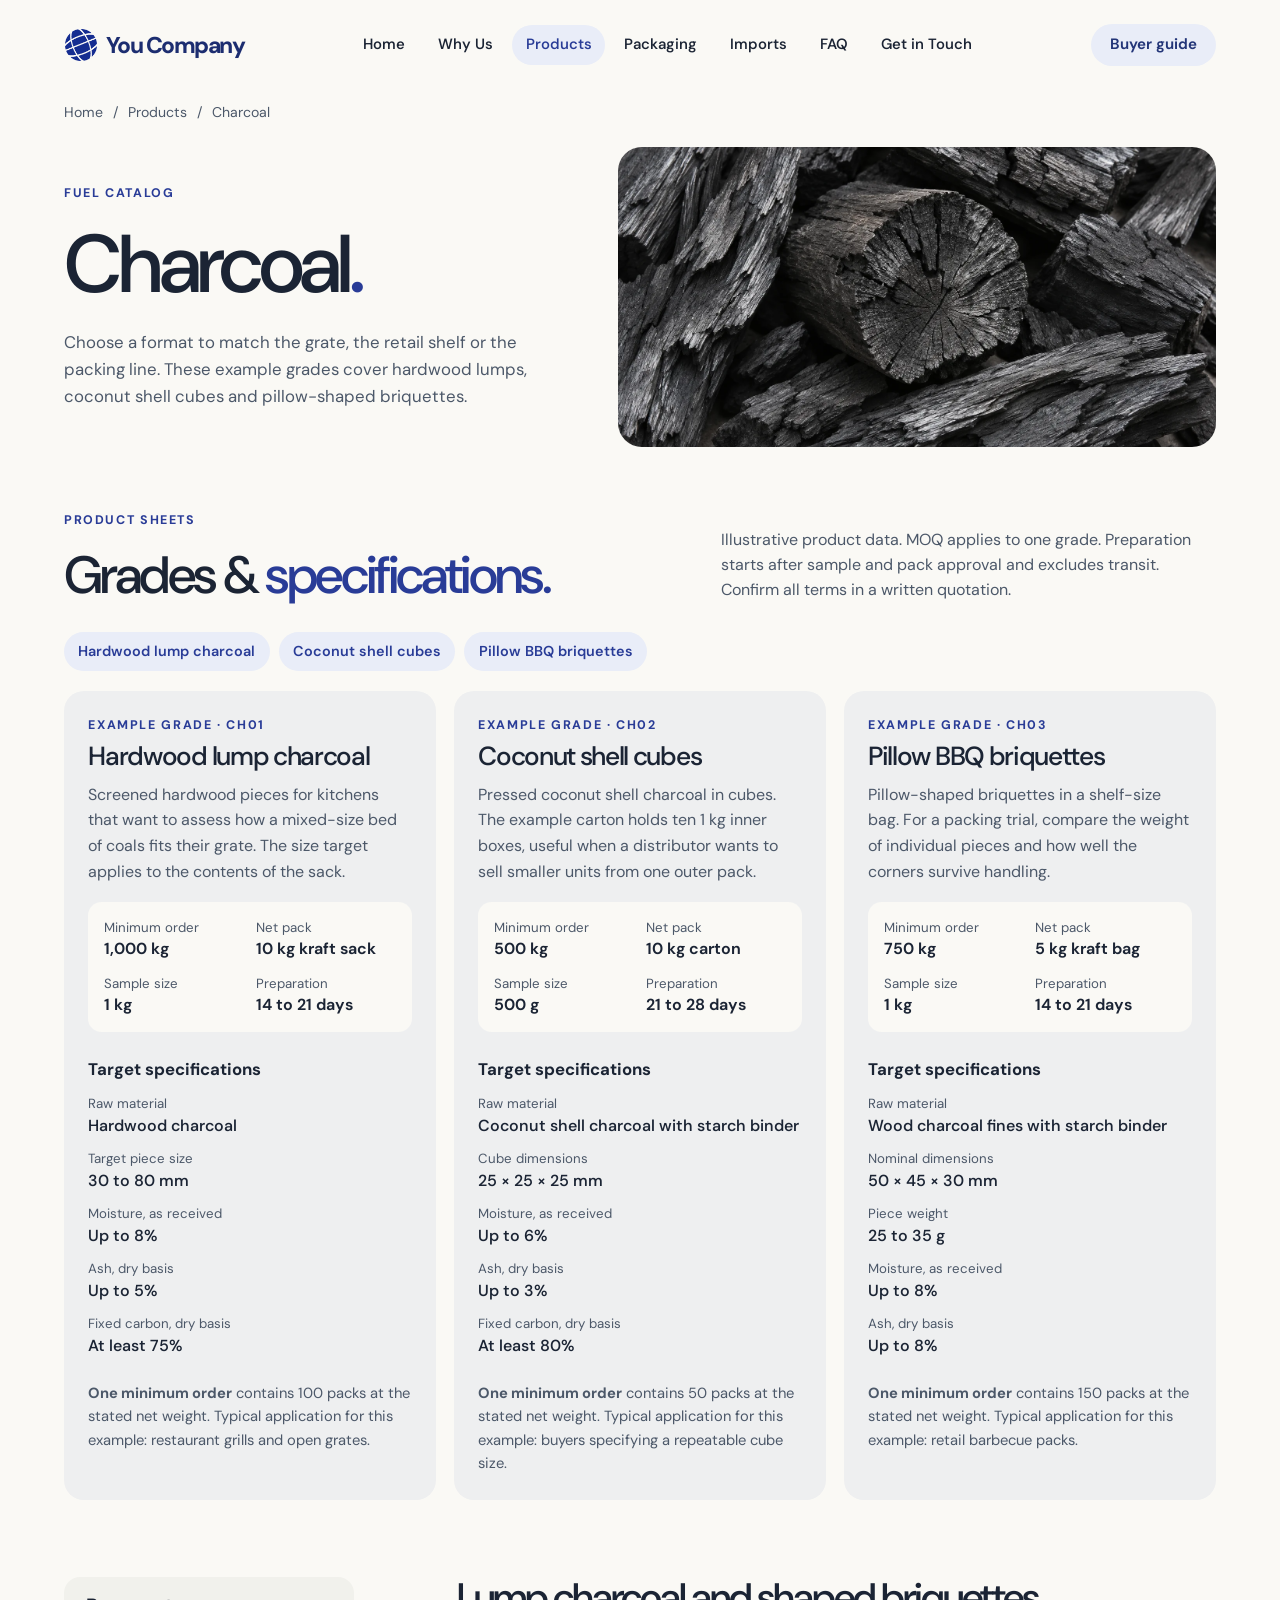
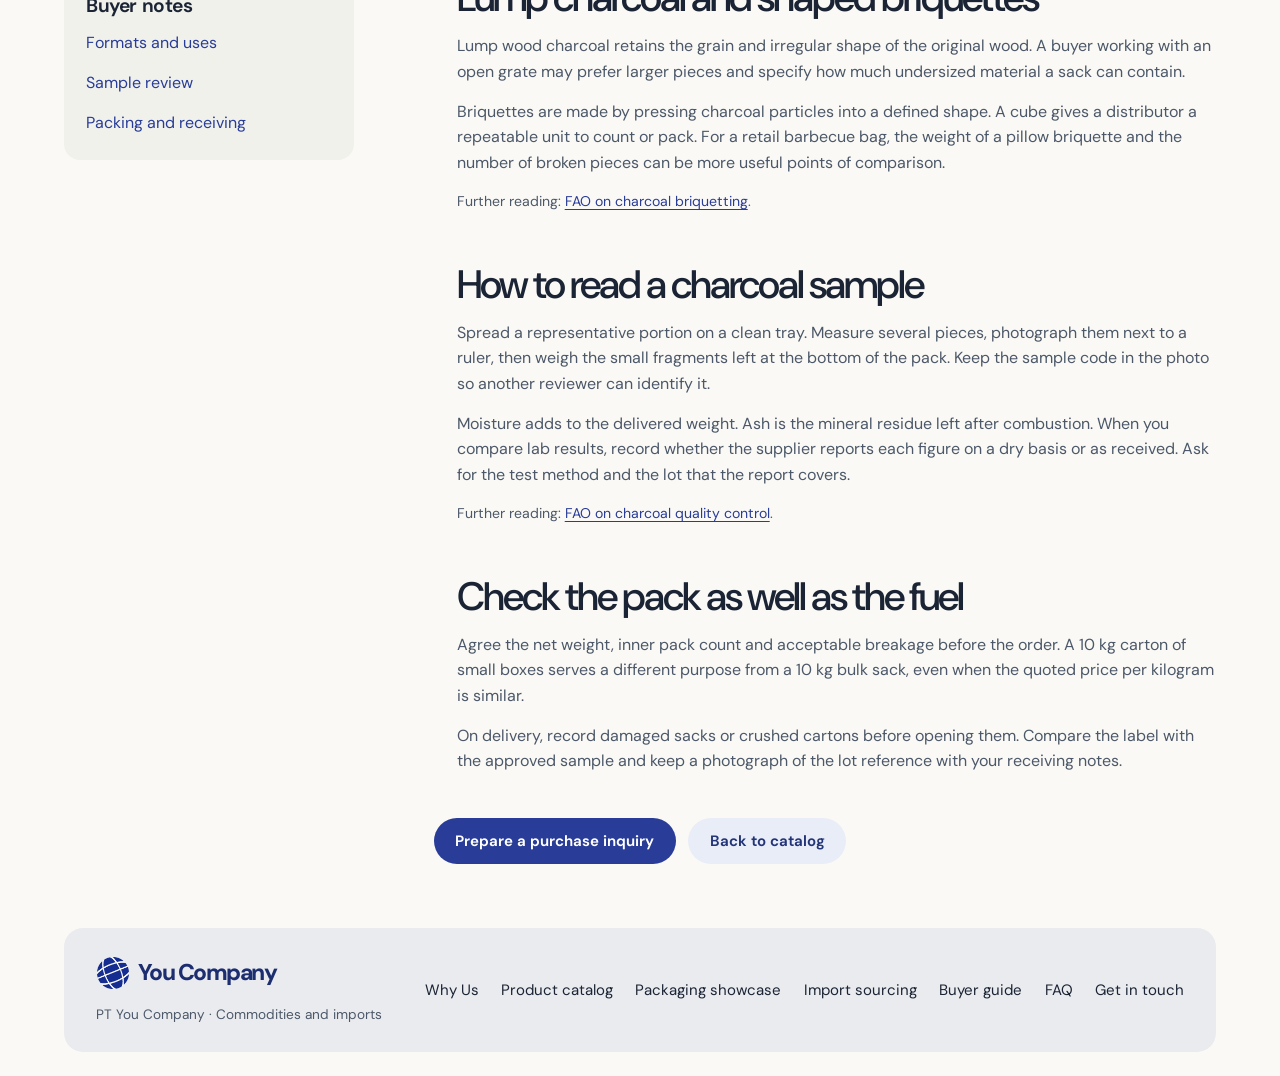
==== charcoal.html @ 5f0b299f "initiate repo" ====
<!doctype html>
<html lang="en">
<head>
  <meta charset="utf-8">
  <meta name="viewport" content="width=device-width, initial-scale=1">
  <meta name="theme-color" content="#faf9f5">
  <meta name="description" content="Choose a format to match the grate, the retail shelf or the packing line. These example grades cover hardwood lumps, coconut shell cubes and pillow-shaped briquettes.">
  <title>Charcoal grades and specifications | PT You Company</title>
  <link rel="icon" href="assets/ikon.png" type="image/png">
  <link rel="stylesheet" href="styles.css">
</head>
<body class="charcoal">
  <a class="skip" href="#utama">Skip to content</a>
  <header class="site-header"><div class="wrap masthead">
    <a class="wordmark" href="index.html" aria-label="You Company home"><img src="assets/ikon.png" width="40" height="40" alt=""><span>You Company</span></a>
    <nav class="primary-nav" aria-label="Main navigation">
      <a href="index.html">Home</a>
      <a href="index.html#why-us">Why Us</a>
      <a href="index.html#produk" class="current-section">Products</a>
      <a href="index.html#kemasan">Packaging</a>
      <a href="impor.html">Imports</a>
      <a href="index.html#faq">FAQ</a>
      <a href="index.html#kontak">Get in Touch</a>
    </nav>
    <a class="button quiet guide-link" href="mitra.html">Buyer guide</a>
  </div></header>
  <main id="utama">
    <div class="wrap">
      <nav class="crumbs" aria-label="Breadcrumb"><a href="index.html">Home</a><span aria-hidden="true">/</span><a href="index.html#produk">Products</a><span aria-hidden="true">/</span><span aria-current="page">Charcoal</span></nav>
      <div class="hero detail-hero"><div class="hero-copy"><p class="label">Fuel catalog</p><h1>Charcoal<em>.</em></h1><p class="intro">Choose a format to match the grate, the retail shelf or the packing line. These example grades cover hardwood lumps, coconut shell cubes and pillow-shaped briquettes.</p></div><figure class="cover"><img src="assets/charcoal.webp" width="1536" height="1024" fetchpriority="high" alt="Close view of the grain and fractured edges of lump wood charcoal."></figure></div>
    </div>
    <section class="wrap catalog-section" id="specifications"><header class="section-heading"><div><p class="label">Product sheets</p><h2>Grades &amp; <em>specifications.</em></h2></div>
      <p>Illustrative product data. MOQ applies to one grade. Preparation starts after sample and pack approval and excludes transit. Confirm all terms in a written quotation.</p></header>
      <nav class="grade-jumps" aria-label="Jump to a grade"><a href="#ch01">Hardwood lump charcoal</a><a href="#ch02">Coconut shell cubes</a><a href="#ch03">Pillow BBQ briquettes</a></nav><div class="sheets"><article class="sheet" id="ch01">
      <header><p class="label">Example grade · CH01</p><h3>Hardwood lump charcoal</h3><p>Screened hardwood pieces for kitchens that want to assess how a mixed-size bed of coals fits their grate. The size target applies to the contents of the sack.</p></header>
      <dl class="key-facts">
      <div><dt>Minimum order</dt><dd>1,000 kg</dd></div>
      <div><dt>Net pack</dt><dd>10 kg kraft sack</dd></div>
      <div><dt>Sample size</dt><dd>1 kg</dd></div>
      <div><dt>Preparation</dt><dd>14 to 21 days</dd></div>
    </dl>
      <h4>Target specifications</h4><dl class="facts">
      <div><dt>Raw material</dt><dd>Hardwood charcoal</dd></div>
      <div><dt>Target piece size</dt><dd>30 to 80 mm</dd></div>
      <div><dt>Moisture, as received</dt><dd>Up to 8%</dd></div>
      <div><dt>Ash, dry basis</dt><dd>Up to 5%</dd></div>
      <div><dt>Fixed carbon, dry basis</dt><dd>At least 75%</dd></div>
    </dl>
      <p class="pack-note"><strong>One minimum order</strong> contains 100 packs at the stated net weight. Typical application for this example: restaurant grills and open grates.</p>
    </article>
    <article class="sheet" id="ch02">
      <header><p class="label">Example grade · CH02</p><h3>Coconut shell cubes</h3><p>Pressed coconut shell charcoal in cubes. The example carton holds ten 1 kg inner boxes, useful when a distributor wants to sell smaller units from one outer pack.</p></header>
      <dl class="key-facts">
      <div><dt>Minimum order</dt><dd>500 kg</dd></div>
      <div><dt>Net pack</dt><dd>10 kg carton</dd></div>
      <div><dt>Sample size</dt><dd>500 g</dd></div>
      <div><dt>Preparation</dt><dd>21 to 28 days</dd></div>
    </dl>
      <h4>Target specifications</h4><dl class="facts">
      <div><dt>Raw material</dt><dd>Coconut shell charcoal with starch binder</dd></div>
      <div><dt>Cube dimensions</dt><dd>25 × 25 × 25 mm</dd></div>
      <div><dt>Moisture, as received</dt><dd>Up to 6%</dd></div>
      <div><dt>Ash, dry basis</dt><dd>Up to 3%</dd></div>
      <div><dt>Fixed carbon, dry basis</dt><dd>At least 80%</dd></div>
    </dl>
      <p class="pack-note"><strong>One minimum order</strong> contains 50 packs at the stated net weight. Typical application for this example: buyers specifying a repeatable cube size.</p>
    </article>
    <article class="sheet" id="ch03">
      <header><p class="label">Example grade · CH03</p><h3>Pillow BBQ briquettes</h3><p>Pillow-shaped briquettes in a shelf-size bag. For a packing trial, compare the weight of individual pieces and how well the corners survive handling.</p></header>
      <dl class="key-facts">
      <div><dt>Minimum order</dt><dd>750 kg</dd></div>
      <div><dt>Net pack</dt><dd>5 kg kraft bag</dd></div>
      <div><dt>Sample size</dt><dd>1 kg</dd></div>
      <div><dt>Preparation</dt><dd>14 to 21 days</dd></div>
    </dl>
      <h4>Target specifications</h4><dl class="facts">
      <div><dt>Raw material</dt><dd>Wood charcoal fines with starch binder</dd></div>
      <div><dt>Nominal dimensions</dt><dd>50 × 45 × 30 mm</dd></div>
      <div><dt>Piece weight</dt><dd>25 to 35 g</dd></div>
      <div><dt>Moisture, as received</dt><dd>Up to 8%</dd></div>
      <div><dt>Ash, dry basis</dt><dd>Up to 8%</dd></div>
    </dl>
      <p class="pack-note"><strong>One minimum order</strong> contains 150 packs at the stated net weight. Typical application for this example: retail barbecue packs.</p>
    </article></div></section><div class="wrap reading-layout">
      <aside><div class="contents"><h2>Buyer notes</h2><nav aria-label="Table of contents"><a href="#bentuk">Formats and uses</a>
    <a href="#sampel">Sample review</a>
    <a href="#kemasan">Packing and receiving</a></nav></div></aside>
      <div class="reading"><section id="bentuk"><h2>Lump charcoal and shaped briquettes</h2>
    <p>Lump wood charcoal retains the grain and irregular shape of the original wood. A buyer working with an open grate may prefer larger pieces and specify how much undersized material a sack can contain.</p><p>Briquettes are made by pressing charcoal particles into a defined shape. A cube gives a distributor a repeatable unit to count or pack. For a retail barbecue bag, the weight of a pillow briquette and the number of broken pieces can be more useful points of comparison.</p><p class="source">Further reading: <a href="https://www.fao.org/4/x5328e/x5328e0c.htm">FAO on charcoal briquetting</a>.</p>
    </section>
    <section id="sampel"><h2>How to read a charcoal sample</h2>
    <p>Spread a representative portion on a clean tray. Measure several pieces, photograph them next to a ruler, then weigh the small fragments left at the bottom of the pack. Keep the sample code in the photo so another reviewer can identify it.</p><p>Moisture adds to the delivered weight. Ash is the mineral residue left after combustion. When you compare lab results, record whether the supplier reports each figure on a dry basis or as received. Ask for the test method and the lot that the report covers.</p><p class="source">Further reading: <a href="https://www.fao.org/4/X5555E/x5555e09.htm">FAO on charcoal quality control</a>.</p>
    </section>
    <section id="kemasan"><h2>Check the pack as well as the fuel</h2>
    <p>Agree the net weight, inner pack count and acceptable breakage before the order. A 10 kg carton of small boxes serves a different purpose from a 10 kg bulk sack, even when the quoted price per kilogram is similar.</p><p>On delivery, record damaged sacks or crushed cartons before opening them. Compare the label with the approved sample and keep a photograph of the lot reference with your receiving notes.</p>
    </section></div>
    </div><div class="wrap end-action"><a class="button" href="mitra.html">Prepare a purchase inquiry</a><a class="button quiet" href="index.html#produk">Back to catalog</a></div>
  </main>
  <footer><div class="wrap footer-inner">
    <div><a class="wordmark" href="index.html" aria-label="You Company home"><img src="assets/ikon.png" width="40" height="40" alt=""><span>You Company</span></a><p>PT You Company · Commodities and imports</p></div>
    <nav aria-label="Footer navigation">
      <a href="index.html#why-us">Why Us</a>
      <a href="index.html#produk">Product catalog</a>
      <a href="index.html#kemasan">Packaging showcase</a>
      <a href="impor.html">Import sourcing</a>
      <a href="mitra.html">Buyer guide</a>
      <a href="index.html#faq">FAQ</a>
      <a href="index.html#kontak">Get in touch</a>
    </nav>
  </div></footer>
</body>
</html>
---- styles.css ----
@font-face {
  font-family: "DM Sans";
  src: url("assets/dm-sans.ttf") format("truetype");
  font-weight: 100 1000;
  font-style: normal;
  font-display: swap;
}
:root {
  --paper: #faf9f5;
  --ink: #1b2434;
  --muted: #4c5869;
  --blue: #293c97;
  --mist: #e9edf8;
  --card: #f1f1ec;
  --berry: #782b45;
  --rose: #f6eaf0;
  --font-base: "DM Sans", -apple-system, BlinkMacSystemFont, "Segoe UI", Roboto, sans-serif;
  font: 100%/1.6 var(--font-base);
  color: var(--ink);
  background: var(--paper);
  scroll-behavior: smooth;
}
*, *::before, *::after { box-sizing: border-box; }
body, h1, h2, h3, h4, figure, p, ul, dl, dd, blockquote { margin: 0; }
em, i, cite { font-style: normal; font-family: inherit; }
img { display: block; width: 100%; height: auto; }
a { color: inherit; text-decoration: none; }
a:focus-visible, summary:focus-visible { outline: 3px solid #b74819; outline-offset: 4px; }
::selection { background: #d9dff6; color: #152667; }
.wrap { width: min(90%, 80rem); margin-inline: auto; }
[id] { scroll-margin-top: 1.5rem; }
.skip { position: absolute; top: -8rem; left: 1rem; z-index: 2; padding: .6rem 1rem; border-radius: .5rem; background: white; }
.skip:focus { top: .5rem; }
.masthead, .footer-inner, .primary-nav, footer nav, .actions, .end-action { display: flex; align-items: center; }
.masthead { justify-content: space-between; min-height: 5.6rem; gap: 1.3rem; }
.wordmark { display: inline-flex; align-items: center; gap: .5rem; color: #1c2d70; font-size: 1.43rem; font-weight: 790; letter-spacing: -.065em; white-space: nowrap; }
.wordmark img { width: 2.1rem; height: 2.1rem; }
.primary-nav { flex-wrap: wrap; gap: .35rem; }
.primary-nav a { padding: .5rem .85rem; font-size: .93rem; font-weight: 560; border-radius: 1.4rem; }
.primary-nav a[aria-current], .primary-nav a.current-section { color: var(--blue); background: var(--mist); }
.primary-nav a:hover, footer nav a:hover { color: var(--blue); text-decoration: underline; text-underline-offset: .2em; }
.button { display: inline-flex; align-items: center; justify-content: center; background: var(--blue); color: white; border-radius: 2rem; padding: .76rem 1.35rem; min-height: 46px; text-align: center; font-weight: 650; font-size: .94rem; line-height: 1.4; }
.button:hover { background: #1a286e; }
.button.quiet { background: var(--mist); color: #233578; }
.button.quiet:hover { background: #d9dff2; }
.button.guide-link { min-height: 42px; padding: .65rem 1.2rem; }
.label { color: var(--blue); font-size: .78rem; font-weight: 720; letter-spacing: .13em; text-transform: uppercase; line-height: 1.5; }
h1, h2, h3, h4 { text-wrap: balance; }
h1, h2, h3 { line-height: 1.05; font-weight: 530; letter-spacing: -.05em; }
h1 { font-size: clamp(4.2rem, 7.2vw, 7rem); }
h2 { font-size: clamp(2.5rem, 4.1vw, 4.1rem); }
h3 { font-size: clamp(1.6rem, 2.35vw, 2.3rem); }
h1 em, h2 em { font-family: inherit; font-style: normal; font-weight: inherit; color: var(--blue); }
.hero { display: grid; grid-template-columns: .9fr 1.1fr; align-items: center; gap: clamp(2.2rem, 5vw, 5.5rem); }
.hero-copy .label, .feature .label, .section-heading .label { margin-bottom: 1.15rem; }
.intro { color: var(--muted); max-width: 44ch; font-size: clamp(1.05rem, 1.25vw, 1.22rem); line-height: 1.6; margin-top: 1.35rem; }
.actions, .end-action { gap: .75rem; flex-wrap: wrap; margin-top: 1.65rem; }
.cover { position: relative; min-width: 0; }
.cover img { aspect-ratio: 1.43; object-fit: cover; border-radius: 1.5rem; }
.cover figcaption { position: absolute; bottom: .95rem; left: 1rem; border-radius: 2rem; padding: .25rem .72rem; background: var(--paper); color: #293348; font-size: .78rem; }
.section { padding-block: clamp(2.25rem, 4vw, 4rem); }
.section-heading { display: flex; align-items: end; justify-content: space-between; gap: 2rem; margin-bottom: 1.8rem; }
.section-heading > p { max-width: 45ch; line-height: 1.55; color: var(--muted); }
.families { display: grid; grid-template-columns: repeat(2, minmax(0,1fr)); gap: clamp(1.2rem, 2.5vw, 2.5rem); }
.family { background: #edf0f5; border-radius: 1.35rem; }
.family.hibiscus { background: #f5edef; }
.family-photo, .journal-card { display: block; }
.family-photo img { aspect-ratio: 2.45; object-fit: cover; border-radius: 1.35rem 1.35rem 0 0; }
.family-copy { padding: clamp(1.2rem, 2.3vw, 2.2rem); }
.family-copy .label { margin-bottom: .45rem; }
.family-copy h3 { font-size: clamp(2rem, 2.8vw, 3rem); margin-bottom: .55rem; }
.family-copy > p:not(.label, .list-key), .feature-copy > p:not(.label), .journal-card > p:last-child { color: var(--muted); }
.list-key, .grade-list li { display: flex; justify-content: space-between; gap: 1rem; align-items: baseline; }
.list-key { font-size: .78rem; color: var(--muted); margin: 1.3rem 0 .3rem; }
.grade-list { list-style: none; padding: 0; }
.grade-list li { padding-block: .35rem; }
.grade-list li a { font-weight: 570; }
.grade-list li span { white-space: nowrap; font-variant-numeric: tabular-nums; }
.inline-link, .grade-list a:hover, .family h3 a:hover, .reading a:not(.button) { color: var(--blue); text-decoration: underline; text-underline-offset: .22em; }
.inline-link { display: inline-block; margin-top: 1.2rem; font-weight: 680; }
.feature { display: grid; grid-template-columns: 1fr 1fr; align-items: center; gap: clamp(2rem, 5vw, 5.5rem); }
.feature img { aspect-ratio: 1.5; object-fit: cover; border-radius: 1.25rem; }
.feature-copy > p:not(.label) { margin-top: 1rem; max-width: 60ch; }
.journal-grid { display: grid; grid-template-columns: repeat(3, minmax(0, 1fr)); gap: 1.65rem; }
.journal-card img { aspect-ratio: 2; object-fit: cover; border-radius: .9rem; margin-bottom: .9rem; }
.journal-card h3 { font-size: clamp(1.4rem, 1.9vw, 1.9rem); margin: .4rem 0; }
.journal-card:hover h3 { color: var(--blue); }
footer { margin-block: 4rem 1.5rem; }
.footer-inner { background: #e9ebef; border-radius: 1.2rem; padding: 1.65rem 2rem; justify-content: space-between; gap: 1.25rem; }
footer p { color: var(--muted); font-size: .85rem; margin-top: .4rem; }
footer nav { gap: 1.4rem; flex-wrap: wrap; font-size: .94rem; }
.crumbs { display: flex; gap: .6rem; flex-wrap: wrap; align-items: baseline; margin: .7rem 0 1.5rem; font-size: .88rem; color: var(--muted); }
.crumbs a:hover { text-decoration: underline; }
.detail-hero .cover img { aspect-ratio: 2; }
.detail-hero h1 { font-size: clamp(3.5rem, 6.4vw, 6.3rem); }
.hibiscus { --blue: #782b45; }
body.hibiscus .button.quiet, body.hibiscus .primary-nav .current-section { background: var(--rose); color: var(--berry); }
.catalog-section { margin-top: clamp(3rem, 5vw, 5rem); }
.grade-jumps { display: flex; align-items: center; flex-wrap: wrap; gap: .55rem; margin-bottom: 1.3rem; }
.grade-jumps a { display: inline-block; background: var(--mist); color: var(--blue); padding: .5rem .9rem; border-radius: 2rem; font-size: .9rem; font-weight: 600; }
.hibiscus .grade-jumps a { background: var(--rose); }
.grade-jumps a:hover { text-decoration: underline; }
.sheets { display: grid; grid-template-columns: repeat(3, minmax(0, 1fr)); gap: 1.1rem; }
.sheet { background: #eeeff0; border-radius: 1.25rem; padding: clamp(1.15rem, 1.9vw, 1.9rem); }
.hibiscus .sheet { background: #f3ebed; }
.sheet h3 { font-size: clamp(1.5rem, 2.05vw, 2.05rem); margin: .55rem 0 .7rem; }
.sheet header > p:last-child, .pack-note { color: var(--muted); }
.sheet h4 { font-size: 1.05rem; font-weight: 700; margin: 1.45rem 0 .4rem; }
.key-facts { display: grid; grid-template-columns: repeat(2, minmax(0,1fr)); gap: .85rem .7rem; background: var(--paper); padding: 1rem; border-radius: .85rem; margin-top: 1.1rem; }
.key-facts dt, .facts dt { font-size: .83rem; line-height: 1.45; color: var(--muted); }
.key-facts dd { font-weight: 650; line-height: 1.45; }
.sheet .facts div { padding-block: .32rem; }
.sheet .facts dd { font-weight: 550; }
.pack-note { margin-top: 1.1rem; font-size: .92rem; }
.reading-layout { display: grid; grid-template-columns: minmax(12rem,.65fr) minmax(0,1.7fr); gap: clamp(2rem, 8vw, 9rem); margin-top: clamp(3.2rem, 6vw, 6rem); }
.contents { position: sticky; top: 1.25rem; background: var(--card); border-radius: 1rem; padding: 1.2rem 1.4rem; }
.contents h2 { font-size: 1.2rem; font-weight: 650; margin-bottom: .5rem; letter-spacing: -.025em; }
.contents nav { display: grid; gap: .25rem; }
.contents a { padding: .33rem 0; color: var(--blue); }
.contents a:hover { text-decoration: underline; }
.reading { max-width: 72ch; }
.reading section + section { margin-top: clamp(2.2rem, 4vw, 3.7rem); }
.reading h2 { font-size: clamp(1.9rem, 3.1vw, 3.1rem); margin-bottom: .9rem; }
.reading p, .reading dd { color: var(--muted); }
.reading p + p, .reading .facts + p { margin-top: .9rem; }
.reading .facts { margin: 1rem 0; padding: 1rem 1.25rem; background: var(--card); border-radius: 1rem; }
.reading .facts div { display: grid; grid-template-columns: minmax(6rem, 1fr) 2.3fr; gap: 1rem; padding: .5rem 0; align-items: baseline; }
.reading .facts dt { font-weight: 650; font-size: .92rem; color: var(--ink); }
.source { font-size: .88rem; }
.editorial-photo { margin-block: 1.15rem; }
.editorial-photo img { border-radius: .9rem; aspect-ratio: 2.1; object-fit: cover; }
.editorial-photo figcaption { margin-top: .45rem; font-size: .84rem; color: var(--muted); }
blockquote { padding: 1.35rem 1.5rem; margin: 1.1rem 0; border-radius: 1rem; background: var(--mist); font-size: 1.1rem; }
.reading details { margin-bottom: .55rem; border-radius: .8rem; background: var(--card); padding: .85rem 1rem; }
.reading summary { cursor: pointer; color: var(--blue); font-weight: 640; }
.reading details p { margin-top: .6rem; }
.end-action { justify-content: center; margin-top: 2.75rem; }
.film-hero { isolation: isolate; position: relative; background: #1c2725 url("assets/field-film-poster.webp") center / cover; color: #fffdf4; }
.field-film { position: absolute; inset: 0; width: 100%; height: 100%; object-fit: cover; pointer-events: none; }
.film-hero::after { content: ""; position: absolute; inset: 0; pointer-events: none; background: linear-gradient(90deg, rgba(10,19,17,.88), rgba(13,22,19,.73) 34%, rgba(12,20,17,.2) 75%); }
.film-inner { position: relative; z-index: 1; display: grid; align-items: center; min-height: clamp(31rem, 42vw, 40rem); padding-block: 4.5rem; pointer-events: none; }
.film-inner .hero-copy { max-width: 34rem; }
.film-inner .label, .film-inner .intro { color: #fffdf4; }
.film-inner h1 em { display: block; color: #f5e4c4; font-size: 1em; line-height: .96; font-style: normal; font-family: inherit; }
.film-inner .button { pointer-events: auto; background: #fffdf4; color: #202b27; }
.film-inner .button.quiet { background: #25342d; color: white; }
.film-inner .button:hover { background: #e6d5b6; color: #18251d; }
.operation-grid { display: grid; grid-template-columns: repeat(4,minmax(0,1fr)); gap: 1.5rem; }
.operation-grid img { aspect-ratio: 1.65; object-fit: cover; border-radius: .9rem; }
.operation-grid h3 { margin: 1rem 0 .6rem; font-size: clamp(1.4rem,1.8vw,1.85rem); }
.operation-grid p { color: var(--muted); }
@media (max-width: 960px) { .operation-grid { grid-template-columns: repeat(2,minmax(0,1fr)); } }
@media (max-width: 600px) {
  .operation-grid { grid-template-columns: 1fr; }
  .film-inner { min-height: 32rem; padding-block: 3rem 4rem; }
  .film-hero::after { background: linear-gradient(90deg, rgba(10,19,17,.84), rgba(10,19,17,.64)); }
}
@media (prefers-reduced-motion: reduce) { .field-film { display: none; } }
@media (max-width: 960px) {
  .sheets { grid-template-columns: 1fr; }
  .sheet { display: grid; grid-template-columns: 1fr 1fr; gap: 0 1.5rem; }
  .sheet header { align-self: center; }
  .sheet .key-facts { align-self: center; margin: 0; }
  .sheet h4, .sheet .facts, .sheet .pack-note { grid-column: 1 / -1; }
  .sheet .facts { display: grid; grid-template-columns: repeat(3, 1fr); gap: .6rem 1rem; }
  .primary-nav { gap: 0; }
  .primary-nav a { padding-inline: .65rem; }
}
@media (max-width: 730px) {
  .wrap { width: min(90%, 37rem); }
  .masthead { flex-wrap: wrap; padding-top: .75rem; gap: .4rem; }
  .wordmark { font-size: 1.25rem; }
  .wordmark img { width: 1.85rem; height: 1.85rem; }
  .primary-nav { order: 3; width: 100%; justify-content: space-between; }
  .primary-nav a { padding: .42rem .52rem; font-size: .85rem; }
  .button.guide-link { min-height: 38px; font-size: .86rem; }
  .hero, .feature, .families, .journal-grid, .reading-layout { grid-template-columns: minmax(0,1fr); }
  .hero { gap: 1.45rem; }
  h1 { font-size: clamp(3.75rem, 15.6vw, 5.5rem); }
  .intro { margin-top: 1.1rem; }
  .cover img { aspect-ratio: 1.55; border-radius: 1rem; }
  .actions { margin-top: 1.15rem; }
  .section-heading { align-items: start; flex-direction: column; gap: .8rem; margin-bottom: 1.25rem; }
  .hero-copy .label, .section-heading .label, .feature .label { margin-bottom: .65rem; }
  .feature, .reading-layout { gap: 1.5rem; }
  .import-feature .feature-copy { order: -1; }
  .footer-inner { flex-direction: column; align-items: start; padding: 1.25rem; }
  footer { margin-top: 2.5rem; }
  footer nav { gap: .8rem; }
  .detail-hero h1 { font-size: clamp(3.25rem, 12.8vw, 5rem); }
  .contents { position: static; }
  .contents nav { display: flex; gap: .25rem 1.2rem; flex-wrap: wrap; }
  .sheet { display: block; }
  .sheet .key-facts { margin-top: 1rem; }
  .sheet .facts { grid-template-columns: repeat(2, minmax(0, 1fr)); }
  .reading .facts div { grid-template-columns: 1fr; gap: .15rem; }
  .grade-jumps { gap: .4rem; }
}
@media (max-width: 360px) {
  .primary-nav a { font-size: .79rem; padding-inline: .32rem; }
  .label { font-size: .73rem; }
  .button { padding-inline: 1.05rem; }
}
@media (prefers-reduced-motion: reduce) { :root { scroll-behavior: auto; } }
.home { --gutter: clamp(1.25rem, 4vw, 4.75rem); --forest: #17221e; }
.home :is(.masthead, .film-inner) { width: 100%; padding-inline: var(--gutter); }
.home .film-hero::after {
  background-image: linear-gradient(0deg, var(--forest), transparent 26%),
                    linear-gradient(90deg, rgba(10,19,17,.88), rgba(13,22,19,.67) 36%, rgba(12,20,17,.18) 78%);
}
.home .section { width: 100%; margin: 0; padding: 0; }
.home .section-heading { padding: clamp(2.5rem, 4.8vw, 5rem) var(--gutter) clamp(1.7rem, 3vw, 3rem); margin: 0; }
.home #produk { background: var(--forest); color: #fffaf0; }
.home #produk .section-heading :is(.label, em) { color: #e7d8b8; }
.home #produk .section-heading > p { color: #d8ded5; }
.home .families, .home .feature, .home .operation-grid, .home .journal-grid { gap: 0; }
.home .family, .home :is(.family-photo, .feature, .operation-grid, .journal-card) img { border-radius: 0; }
.home .family { color: var(--ink); background: #e7e7dd; }
.home .family.hibiscus { background: #f0e6e4; }
.home .family-copy, .home .feature-copy { padding: clamp(2rem, 4vw, 4.75rem) var(--gutter); }
.home .feature { background: #f1eee6; }
.home .feature > img { height: 100%; min-height: 22rem; }
.home .operation-grid article, .home .journal-card { padding-bottom: clamp(2rem, 4vw, 4rem); }
.home .operation-grid article > :not(img), .home .journal-card > :not(img) { margin-inline: clamp(1.25rem, 2.7vw, 3.3rem); }
.home .operation-grid, .home #operations { background: #e3e7dd; }
.home #jurnal { background: #f3f0e8; }
.home footer { margin: 0; }
.home .footer-inner { width: 100%; padding: 2.2rem var(--gutter); border-radius: 0; background: #e2e4da; }
@media (max-width: 730px) {
  .home .feature > img { min-height: 0; height: auto; }
  .home .film-hero::after { background-image: linear-gradient(0deg, var(--forest), transparent 25%), linear-gradient(90deg, rgba(10,19,17,.82), rgba(10,19,17,.56)); }
}

/* --- Why Your Company / Strategic Advantages --- */
.why-grid {
  display: grid;
  grid-template-columns: repeat(4, minmax(0, 1fr));
  gap: 1.5rem;
}
.home #why-us {
  background: #f7f6f0;
}
.home .why-grid {
  gap: 0;
}
.home .why-card {
  padding: clamp(2rem, 3.5vw, 3.5rem) clamp(1.25rem, 2.7vw, 3.3rem);
  border-right: 1px solid rgba(27, 36, 52, 0.08);
  display: flex;
  flex-direction: column;
}
.home .why-card:last-child {
  border-right: none;
}
.why-num {
  font-family: inherit;
  font-style: normal;
  font-weight: 800;
  font-size: 2.2rem;
  line-height: 1;
  color: var(--blue);
  margin-bottom: 0.9rem;
  letter-spacing: -0.04em;
}
.why-card h3 {
  font-size: clamp(1.3rem, 1.7vw, 1.75rem);
  margin-bottom: 0.75rem;
  letter-spacing: -0.03em;
  color: var(--ink);
}
.why-card p {
  color: var(--muted);
  font-size: 0.95rem;
  line-height: 1.6;
}
.why-card .why-spec-pill {
  margin-top: auto;
  padding-top: 1.35rem;
  font-size: 0.8rem;
  font-weight: 700;
  color: var(--blue);
  letter-spacing: 0.03em;
  text-transform: uppercase;
}

/* --- Packaging Showcase --- */
.home #kemasan {
  background: #141b27;
  color: #f7f9fc;
}
.home #kemasan .section-heading :is(.label, em) {
  color: #9cb1ff;
}
.home #kemasan .section-heading > p {
  color: #c0cadb;
}
.packaging-grid {
  display: grid;
  grid-template-columns: repeat(4, minmax(0, 1fr));
  gap: 1.5rem;
}
.home .packaging-grid {
  gap: 0;
}
.pack-card {
  background: #1d2536;
  display: flex;
  flex-direction: column;
  transition: transform 0.25s ease, background-color 0.25s ease;
  border-right: 1px solid rgba(255, 255, 255, 0.07);
}
.pack-card:last-child {
  border-right: none;
}
.pack-card:hover {
  background: #242e42;
}
.pack-photo {
  position: relative;
  overflow: hidden;
  aspect-ratio: 4 / 3;
}
.pack-photo img {
  width: 100%;
  height: 100%;
  object-fit: cover;
  transition: transform 0.4s ease;
}
.pack-card:hover .pack-photo img {
  transform: scale(1.05);
}
.pack-badge {
  position: absolute;
  top: 0.85rem;
  left: 0.85rem;
  background: rgba(14, 20, 31, 0.85);
  backdrop-filter: blur(8px);
  color: #f7f9fc;
  font-size: 0.72rem;
  font-weight: 700;
  letter-spacing: 0.08em;
  text-transform: uppercase;
  padding: 0.3rem 0.65rem;
  border-radius: 2rem;
  border: 1px solid rgba(255, 255, 255, 0.16);
}
.pack-copy {
  padding: clamp(1.4rem, 2.5vw, 2.2rem) clamp(1.2rem, 2vw, 2rem) clamp(1.8rem, 3vw, 2.5rem);
  display: flex;
  flex-direction: column;
  flex: 1;
}
.pack-copy .label {
  color: #9cb1ff;
  margin-bottom: 0.4rem;
  font-size: 0.75rem;
}
.pack-copy h3 {
  font-size: clamp(1.3rem, 1.6vw, 1.65rem);
  color: #ffffff;
  margin-bottom: 0.65rem;
}
.pack-copy > p {
  color: #bac4d5;
  font-size: 0.92rem;
  line-height: 1.55;
  margin-bottom: 1.25rem;
}
.pack-specs {
  margin-top: auto;
  background: rgba(14, 20, 31, 0.55);
  border-radius: 0.75rem;
  padding: 0.85rem;
  border: 1px solid rgba(255, 255, 255, 0.07);
  font-size: 0.82rem;
  color: #d1d8e5;
  line-height: 1.5;
}
.pack-specs strong {
  display: block;
  color: #ffffff;
  font-size: 0.76rem;
  text-transform: uppercase;
  letter-spacing: 0.06em;
  margin-bottom: 0.25rem;
}
.pack-action {
  margin-top: 1.15rem;
}
.pack-action .button {
  width: 100%;
  font-size: 0.86rem;
  padding: 0.6rem 1rem;
  min-height: 38px;
  background: rgba(255, 255, 255, 0.12);
  color: #ffffff;
  border: 1px solid rgba(255, 255, 255, 0.2);
  transition: all 0.2s ease;
}
.pack-action .button:hover {
  background: #ffffff;
  color: #141b27;
  border-color: #ffffff;
}

/* --- FAQ Section --- */
.home #faq {
  background: #eae9e2;
}
.faq-grid {
  display: grid;
  grid-template-columns: repeat(2, minmax(0, 1fr));
  gap: 1.25rem;
  padding: 0 var(--gutter) clamp(2.5rem, 4.5vw, 4.5rem);
}
.faq-item {
  background: #faf9f5;
  border-radius: 1rem;
  padding: 1.35rem 1.6rem;
  border: 1px solid rgba(27, 36, 52, 0.06);
  box-shadow: 0 2px 6px rgba(0, 0, 0, 0.02);
  transition: border-color 0.2s ease, box-shadow 0.2s ease;
}
.faq-item[open] {
  border-color: rgba(41, 60, 151, 0.35);
  box-shadow: 0 4px 12px rgba(41, 60, 151, 0.06);
}
.faq-item summary {
  cursor: pointer;
  font-weight: 650;
  font-size: 1.05rem;
  color: var(--ink);
  line-height: 1.4;
  list-style-position: outside;
  transition: color 0.15s ease;
}
.faq-item summary:hover {
  color: var(--blue);
}
.faq-item p {
  margin-top: 0.85rem;
  color: var(--muted);
  font-size: 0.94rem;
  line-height: 1.6;
}

/* --- Get In Touch Section --- */
.home #kontak {
  background: #f4f2ea;
}
.contact-wrap {
  display: grid;
  grid-template-columns: 1fr 1.35fr;
  gap: clamp(2rem, 5vw, 5rem);
  padding: 0 var(--gutter) clamp(3rem, 5vw, 5.5rem);
  align-items: start;
}
.contact-sidebar {
  display: flex;
  flex-direction: column;
  gap: 1.5rem;
}
.contact-info-block {
  background: #e8e6dc;
  border-radius: 1.25rem;
  padding: clamp(1.5rem, 2.5vw, 2.2rem);
}
.contact-info-block h3 {
  font-size: 1.35rem;
  margin-bottom: 0.85rem;
  letter-spacing: -0.03em;
}
.contact-info-block p {
  color: var(--muted);
  font-size: 0.92rem;
  line-height: 1.6;
}
.contact-links {
  list-style: none;
  padding: 0;
  margin: 1.25rem 0 0;
  display: grid;
  gap: 0.85rem;
}
.contact-links li {
  display: flex;
  flex-direction: column;
  gap: 0.2rem;
}
.contact-links .contact-label {
  font-size: 0.76rem;
  font-weight: 700;
  text-transform: uppercase;
  letter-spacing: 0.08em;
  color: var(--blue);
}
.contact-links a {
  color: var(--ink);
  font-weight: 650;
  font-size: 1rem;
  text-decoration: underline;
  text-underline-offset: 0.2em;
}
.contact-links a:hover {
  color: var(--blue);
}
.contact-badge-list {
  display: flex;
  flex-wrap: wrap;
  gap: 0.5rem;
  margin-top: 1.35rem;
}
.contact-badge-list span {
  font-size: 0.76rem;
  font-weight: 650;
  background: #ffffff;
  color: var(--ink);
  padding: 0.4rem 0.8rem;
  border-radius: 2rem;
  border: 1px solid rgba(27, 36, 52, 0.08);
}
.contact-form-panel {
  background: #ffffff;
  border-radius: 1.35rem;
  padding: clamp(1.8rem, 3vw, 2.75rem);
  box-shadow: 0 4px 24px rgba(27, 36, 52, 0.06);
  border: 1px solid rgba(27, 36, 52, 0.08);
}
.contact-form-panel h3 {
  font-size: 1.6rem;
  margin-bottom: 0.4rem;
  letter-spacing: -0.03em;
}
.contact-form-panel > p {
  color: var(--muted);
  font-size: 0.92rem;
  margin-bottom: 1.6rem;
}
.inquiry-form {
  display: grid;
  gap: 1.15rem;
}
.form-row {
  display: grid;
  grid-template-columns: repeat(2, minmax(0, 1fr));
  gap: 1rem;
}
.form-group {
  display: flex;
  flex-direction: column;
  gap: 0.35rem;
}
.form-group label {
  font-size: 0.83rem;
  font-weight: 650;
  color: var(--ink);
}
.form-group label span {
  color: var(--muted);
  font-weight: 400;
}
.form-control {
  font: inherit;
  font-size: 0.92rem;
  padding: 0.75rem 0.95rem;
  border-radius: 0.65rem;
  border: 1px solid #ced5df;
  background: #fbfbfc;
  color: var(--ink);
  outline: none;
  transition: border-color 0.2s, box-shadow 0.2s;
}
.form-control:focus {
  border-color: var(--blue);
  box-shadow: 0 0 0 3px rgba(41, 60, 151, 0.15);
  background: #ffffff;
}
select.form-control {
  cursor: pointer;
}
textarea.form-control {
  min-height: 90px;
  resize: vertical;
}
.form-footer {
  display: flex;
  align-items: center;
  justify-content: space-between;
  gap: 1rem;
  margin-top: 0.5rem;
}
.form-disclaimer {
  font-size: 0.78rem;
  color: var(--muted);
  line-height: 1.4;
}
.form-submit-btn {
  white-space: nowrap;
  cursor: pointer;
  border: none;
}
.form-success-banner {
  display: none;
  margin-top: 1rem;
  padding: 0.95rem 1.15rem;
  background: #e7f4eb;
  border: 1px solid #b5e0c2;
  border-radius: 0.65rem;
  color: #175e2e;
  font-size: 0.88rem;
  font-weight: 550;
  line-height: 1.5;
}

/* Responsive adjustments for new sections */
@media (max-width: 960px) {
  .why-grid, .packaging-grid {
    grid-template-columns: repeat(2, minmax(0, 1fr));
  }
  .home .why-card:nth-child(2) {
    border-right: none;
  }
  .home .why-card:nth-child(1), .home .why-card:nth-child(2) {
    border-bottom: 1px solid rgba(27, 36, 52, 0.08);
  }
  .pack-card:nth-child(2) {
    border-right: none;
  }
  .pack-card:nth-child(1), .pack-card:nth-child(2) {
    border-bottom: 1px solid rgba(255, 255, 255, 0.07);
  }
  .contact-wrap {
    grid-template-columns: 1fr;
    gap: 2rem;
  }
}
@media (max-width: 680px) {
  .why-grid, .packaging-grid, .faq-grid, .form-row {
    grid-template-columns: 1fr;
  }
  .home .why-card {
    border-right: none;
    border-bottom: 1px solid rgba(27, 36, 52, 0.08);
  }
  .home .why-card:last-child {
    border-bottom: none;
  }
  .pack-card {
    border-right: none;
    border-bottom: 1px solid rgba(255, 255, 255, 0.07);
  }
  .pack-card:last-child {
    border-bottom: none;
  }
  .form-footer {
    flex-direction: column;
    align-items: stretch;
  }
  .form-submit-btn {
    width: 100%;
  }
}
@media print {
  .masthead, footer, .skip, .actions, .end-action, .grade-jumps, .contents, .crumbs, .download { display: none; }
  :root { background: #fff; }
  .wrap, .reading { width: 100%; max-width: none; }
  .hero, .reading-layout, .sheets, .sheet { display: block; }
  .cover img { width: auto; max-height: 4cm; margin-top: .5rem; }
  .sheet { break-inside: avoid; margin-block: 1rem; }
  h1, h2, h3, h4 { break-after: avoid; }
}
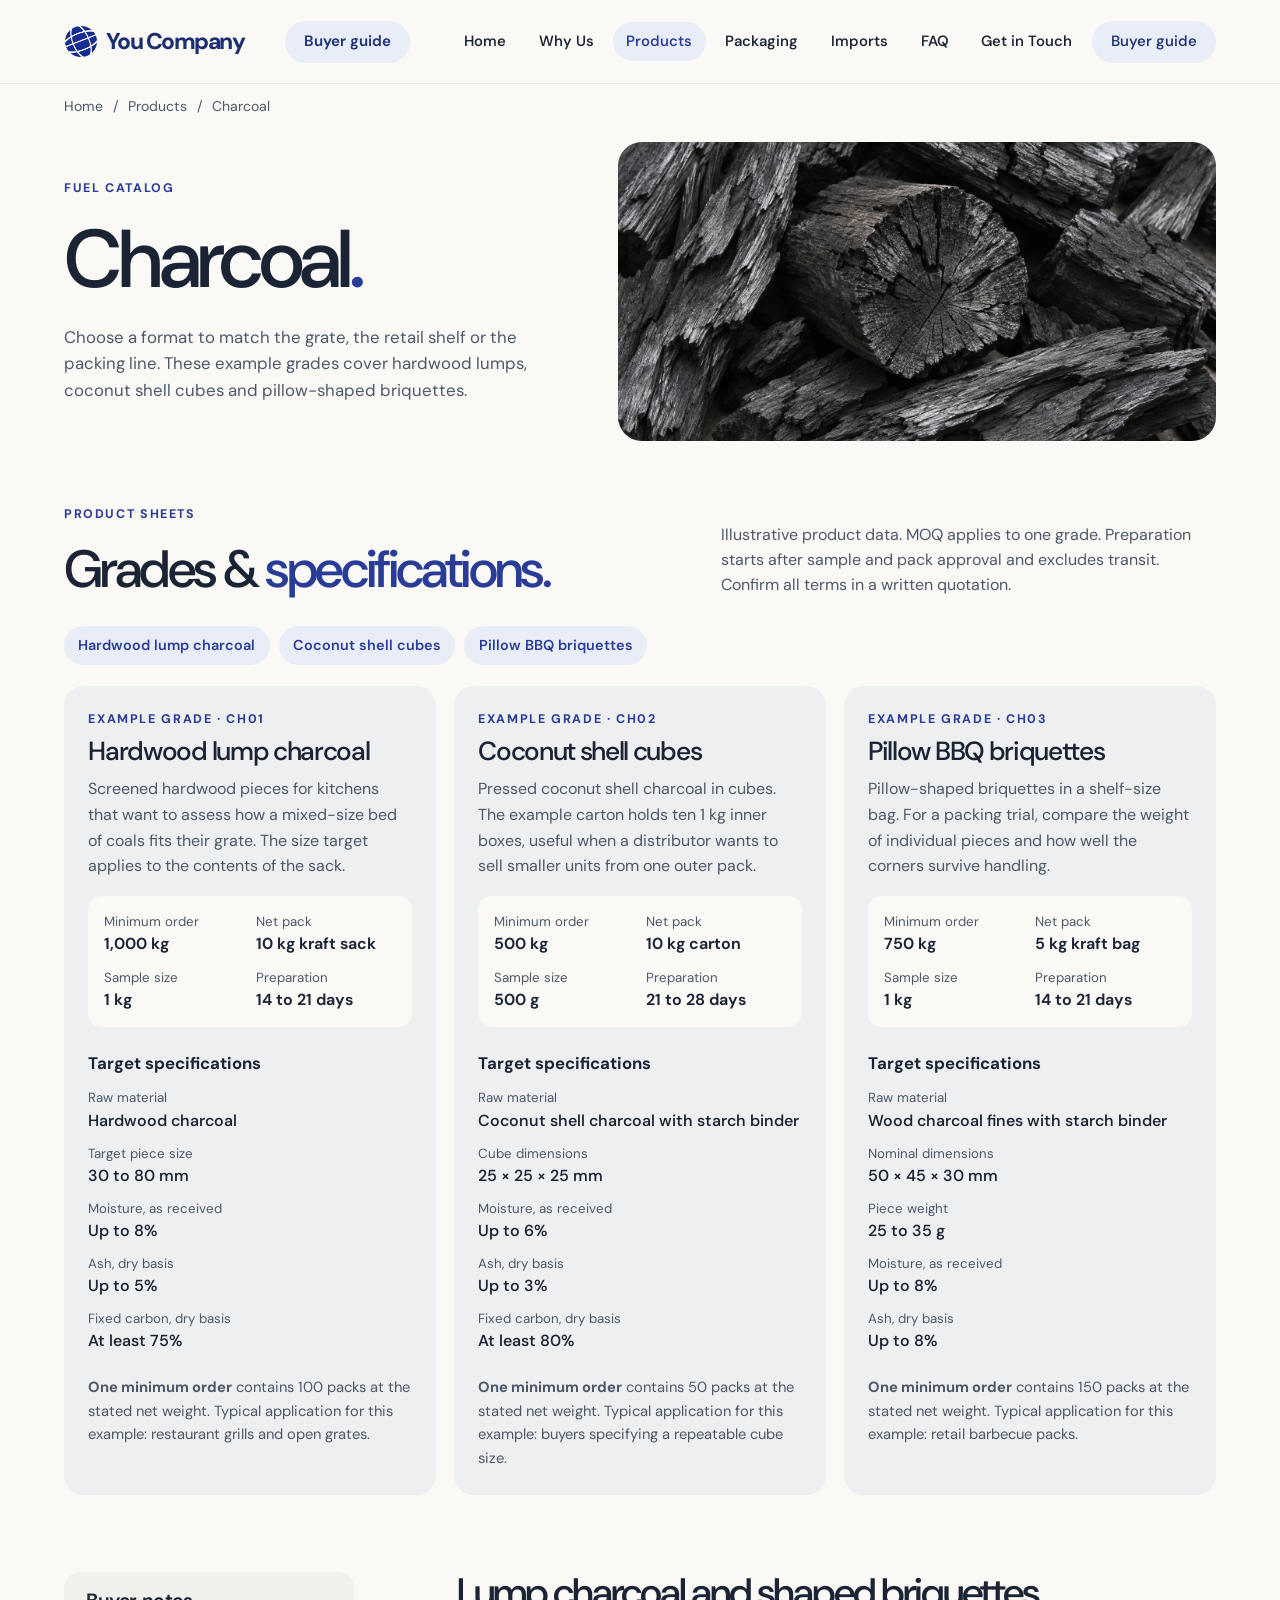
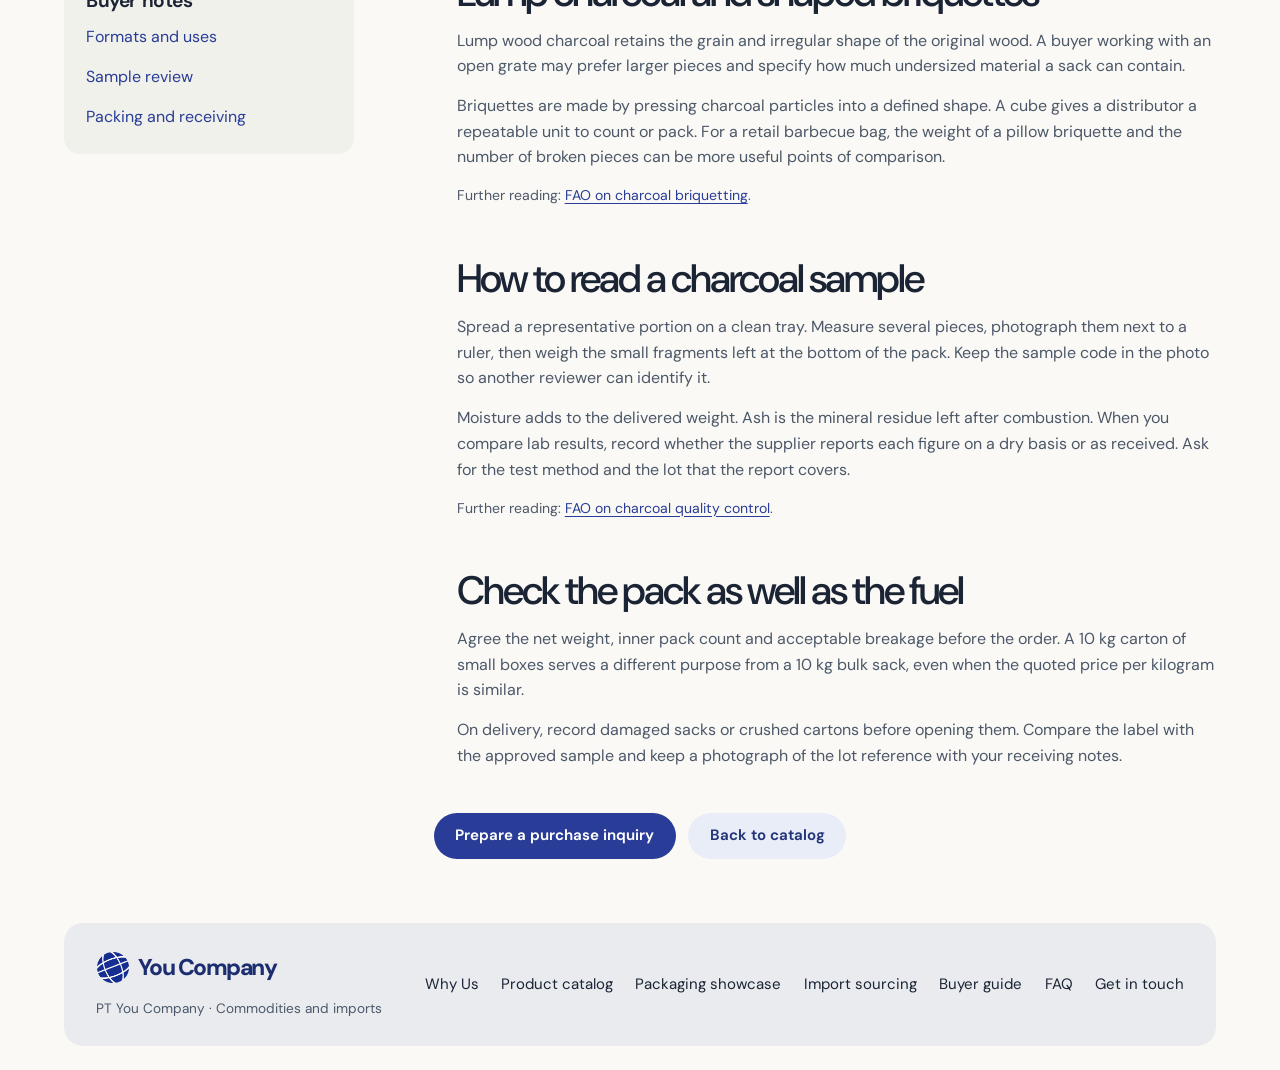
==== commit 2f4c49d7: "fixing mobile view" ====
--- a/charcoal.html
+++ b/charcoal.html
@@ -13,7 +13,15 @@
   <a class="skip" href="#utama">Skip to content</a>
   <header class="site-header"><div class="wrap masthead">
     <a class="wordmark" href="index.html" aria-label="You Company home"><img src="assets/ikon.png" width="40" height="40" alt=""><span>You Company</span></a>
-    <nav class="primary-nav" aria-label="Main navigation">
+    <div class="header-right">
+      <a class="button quiet guide-link header-guide-desktop" href="mitra.html">Buyer guide</a>
+      <button class="nav-toggle" id="nav-toggle" type="button" aria-label="Toggle navigation menu" aria-expanded="false" aria-controls="primary-nav">
+        <span class="hamburger-bar"></span>
+        <span class="hamburger-bar"></span>
+        <span class="hamburger-bar"></span>
+      </button>
+    </div>
+    <nav class="primary-nav" id="primary-nav" aria-label="Main navigation">
       <a href="index.html">Home</a>
       <a href="index.html#why-us">Why Us</a>
       <a href="index.html#produk" class="current-section">Products</a>
@@ -21,8 +29,8 @@
       <a href="impor.html">Imports</a>
       <a href="index.html#faq">FAQ</a>
       <a href="index.html#kontak">Get in Touch</a>
+      <a class="button quiet guide-link mobile-guide-link" href="mitra.html">Buyer guide</a>
     </nav>
-    <a class="button quiet guide-link" href="mitra.html">Buyer guide</a>
   </div></header>
   <main id="utama">
     <div class="wrap">
@@ -108,5 +116,25 @@
       <a href="index.html#kontak">Get in touch</a>
     </nav>
   </div></footer>
+  <script>
+    (function () {
+      var toggle = document.getElementById('nav-toggle');
+      var header = document.querySelector('.site-header');
+      if (!toggle || !header) return;
+      function toggleMenu() {
+        var isOpen = header.classList.toggle('nav-open');
+        toggle.setAttribute('aria-expanded', isOpen ? 'true' : 'false');
+      }
+      toggle.addEventListener('click', toggleMenu);
+      header.querySelectorAll('.primary-nav a').forEach(function (link) {
+        link.addEventListener('click', function () {
+          if (header.classList.contains('nav-open')) toggleMenu();
+        });
+      });
+      document.addEventListener('click', function (e) {
+        if (header.classList.contains('nav-open') && !header.contains(e.target)) toggleMenu();
+      });
+    })();
+  </script>
 </body>
 </html>
--- a/styles.css
+++ b/styles.css
@@ -27,13 +27,29 @@
 a { color: inherit; text-decoration: none; }
 a:focus-visible, summary:focus-visible { outline: 3px solid #b74819; outline-offset: 4px; }
 ::selection { background: #d9dff6; color: #152667; }
+html, body {
+  overflow-x: hidden;
+  width: 100%;
+}
 .wrap { width: min(90%, 80rem); margin-inline: auto; }
-[id] { scroll-margin-top: 1.5rem; }
+[id] { scroll-margin-top: 5rem; }
 .skip { position: absolute; top: -8rem; left: 1rem; z-index: 2; padding: .6rem 1rem; border-radius: .5rem; background: white; }
 .skip:focus { top: .5rem; }
-.masthead, .footer-inner, .primary-nav, footer nav, .actions, .end-action { display: flex; align-items: center; }
-.masthead { justify-content: space-between; min-height: 5.6rem; gap: 1.3rem; }
-.wordmark { display: inline-flex; align-items: center; gap: .5rem; color: #1c2d70; font-size: 1.43rem; font-weight: 790; letter-spacing: -.065em; white-space: nowrap; }
+.site-header {
+  position: sticky;
+  top: 0;
+  z-index: 1000;
+  background: rgba(250, 249, 245, 0.96);
+  backdrop-filter: blur(12px);
+  -webkit-backdrop-filter: blur(12px);
+  border-bottom: 1px solid rgba(27, 36, 52, 0.08);
+  transition: background 0.2s ease, border-color 0.2s ease;
+}
+.masthead, .footer-inner, .primary-nav, footer nav, .actions, .end-action, .header-right { display: flex; align-items: center; }
+.masthead { justify-content: space-between; min-height: 5.2rem; gap: 1.3rem; position: relative; }
+.header-right { gap: 0.75rem; }
+.nav-toggle, .mobile-guide-link { display: none; }
+.wordmark { display: inline-flex; align-items: center; gap: .5rem; color: #1c2d70; font-size: 1.43rem; font-weight: 790; letter-spacing: -.065em; white-space: nowrap; flex-shrink: 0; }
 .wordmark img { width: 2.1rem; height: 2.1rem; }
 .primary-nav { flex-wrap: wrap; gap: .35rem; }
 .primary-nav a { padding: .5rem .85rem; font-size: .93rem; font-weight: 560; border-radius: 1.4rem; }
@@ -166,28 +182,128 @@
   .primary-nav { gap: 0; }
   .primary-nav a { padding-inline: .65rem; }
 }
+@media (max-width: 860px) {
+  .masthead {
+    min-height: 3.85rem;
+    padding-block: 0.5rem;
+    gap: 0.75rem;
+  }
+  .wordmark {
+    font-size: 1.25rem;
+  }
+  .wordmark img {
+    width: 1.85rem;
+    height: 1.85rem;
+  }
+  .header-guide-desktop {
+    display: none;
+  }
+  .nav-toggle {
+    display: inline-flex;
+    flex-direction: column;
+    justify-content: center;
+    align-items: center;
+    gap: 5px;
+    width: 42px;
+    height: 42px;
+    padding: 0;
+    background: var(--mist);
+    border: 1px solid rgba(41, 60, 151, 0.15);
+    border-radius: 0.65rem;
+    cursor: pointer;
+    -webkit-tap-highlight-color: transparent;
+    transition: background 0.2s, transform 0.15s;
+  }
+  .nav-toggle:active {
+    transform: scale(0.94);
+  }
+  .hamburger-bar {
+    display: block;
+    width: 20px;
+    height: 2px;
+    background: var(--ink);
+    border-radius: 2px;
+    transition: transform 0.25s ease, opacity 0.2s ease;
+  }
+  .nav-open .hamburger-bar:nth-child(1) {
+    transform: translateY(7px) rotate(45deg);
+  }
+  .nav-open .hamburger-bar:nth-child(2) {
+    opacity: 0;
+    transform: scaleX(0);
+  }
+  .nav-open .hamburger-bar:nth-child(3) {
+    transform: translateY(-7px) rotate(-45deg);
+  }
+  .primary-nav {
+    position: absolute;
+    top: 100%;
+    left: 0;
+    right: 0;
+    width: 100%;
+    background: #faf9f5;
+    border-bottom: 2px solid rgba(41, 60, 151, 0.18);
+    box-shadow: 0 16px 36px rgba(27, 36, 52, 0.15);
+    display: none;
+    flex-direction: column;
+    padding: 0.9rem var(--gutter, 1.25rem) 1.5rem;
+    gap: 0.35rem;
+    max-height: calc(100vh - 4.2rem);
+    overflow-y: auto;
+    -webkit-overflow-scrolling: touch;
+    z-index: 1001;
+  }
+  .site-header.nav-open .primary-nav {
+    display: flex;
+    animation: navSlideDown 0.2s ease-out forwards;
+  }
+  @keyframes navSlideDown {
+    from { opacity: 0; transform: translateY(-6px); }
+    to { opacity: 1; transform: translateY(0); }
+  }
+  .primary-nav a {
+    display: flex;
+    align-items: center;
+    padding: 0.8rem 1rem;
+    font-size: 1.05rem;
+    font-weight: 600;
+    border-radius: 0.65rem;
+    color: var(--ink);
+    background: transparent;
+    min-height: 44px;
+  }
+  .primary-nav a:hover,
+  .primary-nav a:active,
+  .primary-nav a[aria-current] {
+    background: var(--mist);
+    color: var(--blue);
+  }
+  .mobile-guide-link {
+    display: inline-flex;
+    margin-top: 0.6rem;
+    width: 100%;
+    text-align: center;
+    justify-content: center;
+    min-height: 44px;
+    font-size: 1rem;
+  }
+}
 @media (max-width: 730px) {
-  .wrap { width: min(90%, 37rem); }
-  .masthead { flex-wrap: wrap; padding-top: .75rem; gap: .4rem; }
-  .wordmark { font-size: 1.25rem; }
-  .wordmark img { width: 1.85rem; height: 1.85rem; }
-  .primary-nav { order: 3; width: 100%; justify-content: space-between; }
-  .primary-nav a { padding: .42rem .52rem; font-size: .85rem; }
-  .button.guide-link { min-height: 38px; font-size: .86rem; }
-  .hero, .feature, .families, .journal-grid, .reading-layout { grid-template-columns: minmax(0,1fr); }
+  .wrap { width: min(92%, 37rem); }
+  .hero, .feature, .families, .journal-grid, .reading-layout, .operation-grid { grid-template-columns: minmax(0,1fr); }
   .hero { gap: 1.45rem; }
-  h1 { font-size: clamp(3.75rem, 15.6vw, 5.5rem); }
-  .intro { margin-top: 1.1rem; }
+  h1 { font-size: clamp(2.35rem, 9.6vw, 3.5rem); line-height: 1.08; letter-spacing: -0.04em; }
+  h2 { font-size: clamp(1.85rem, 6.8vw, 2.5rem); line-height: 1.15; }
+  .intro { font-size: 1.02rem; line-height: 1.55; margin-top: 0.85rem; }
   .cover img { aspect-ratio: 1.55; border-radius: 1rem; }
-  .actions { margin-top: 1.15rem; }
-  .section-heading { align-items: start; flex-direction: column; gap: .8rem; margin-bottom: 1.25rem; }
-  .hero-copy .label, .section-heading .label, .feature .label { margin-bottom: .65rem; }
+  .section-heading { align-items: start; flex-direction: column; gap: .65rem; margin-bottom: 1.25rem; }
+  .hero-copy .label, .section-heading .label, .feature .label { margin-bottom: .5rem; }
   .feature, .reading-layout { gap: 1.5rem; }
   .import-feature .feature-copy { order: -1; }
-  .footer-inner { flex-direction: column; align-items: start; padding: 1.25rem; }
+  .footer-inner { flex-direction: column; align-items: start; padding: 1.6rem var(--gutter, 1.25rem); }
   footer { margin-top: 2.5rem; }
-  footer nav { gap: .8rem; }
-  .detail-hero h1 { font-size: clamp(3.25rem, 12.8vw, 5rem); }
+  footer nav { flex-direction: column; align-items: start; gap: .75rem; margin-top: 1.25rem; }
+  .detail-hero h1 { font-size: clamp(2.3rem, 9vw, 3.5rem); }
   .contents { position: static; }
   .contents nav { display: flex; gap: .25rem 1.2rem; flex-wrap: wrap; }
   .sheet { display: block; }
@@ -196,10 +312,88 @@
   .reading .facts div { grid-template-columns: 1fr; gap: .15rem; }
   .grade-jumps { gap: .4rem; }
 }
-@media (max-width: 360px) {
-  .primary-nav a { font-size: .79rem; padding-inline: .32rem; }
-  .label { font-size: .73rem; }
-  .button { padding-inline: 1.05rem; }
+@media (max-width: 600px) {
+  .actions {
+    display: flex;
+    flex-direction: column;
+    width: 100%;
+    gap: 0.75rem;
+    margin-top: 1.35rem;
+  }
+  .actions .button {
+    width: 100%;
+    min-height: 48px;
+    font-size: 1rem;
+  }
+  .film-inner {
+    min-height: auto;
+    padding-block: 3.25rem 3.8rem;
+  }
+  .home .feature > img { min-height: 0; height: auto; }
+  .home .film-hero::after {
+    background-image: linear-gradient(0deg, var(--forest), transparent 25%),
+                      linear-gradient(90deg, rgba(10,19,17,.86), rgba(10,19,17,.66));
+  }
+  .home .why-card {
+    border-right: none;
+    border-bottom: 1px solid rgba(27, 36, 52, 0.08);
+    padding: 1.6rem var(--gutter, 1.25rem);
+  }
+  .home .why-card:last-child {
+    border-bottom: none;
+  }
+  .pack-card {
+    border-right: none;
+    border-bottom: 1px solid rgba(255, 255, 255, 0.08);
+  }
+  .pack-card:last-child {
+    border-bottom: none;
+  }
+  .pack-copy {
+    padding: 1.35rem var(--gutter, 1.25rem) 1.85rem;
+  }
+  .faq-grid {
+    grid-template-columns: 1fr;
+    gap: 0.85rem;
+    padding: 0 var(--gutter, 1.25rem) 3rem;
+  }
+  .faq-item {
+    padding: 1.15rem 1.25rem;
+    border-radius: 0.85rem;
+  }
+  .contact-wrap {
+    grid-template-columns: 1fr;
+    gap: 1.75rem;
+    padding: 0 var(--gutter, 1.25rem) 3.5rem;
+  }
+  .contact-info-block {
+    padding: 1.35rem 1.25rem;
+    border-radius: 1rem;
+  }
+  .contact-form-panel {
+    padding: 1.4rem 1.15rem;
+    border-radius: 1rem;
+  }
+  .form-row {
+    grid-template-columns: 1fr;
+    gap: 0.85rem;
+  }
+  .form-control {
+    font-size: 16px;
+    padding: 0.8rem 0.95rem;
+    min-height: 48px;
+    border-radius: 0.6rem;
+  }
+  .form-footer {
+    flex-direction: column;
+    align-items: stretch;
+    gap: 0.85rem;
+  }
+  .form-submit-btn {
+    width: 100%;
+    min-height: 48px;
+    font-size: 1rem;
+  }
 }
 @media (prefers-reduced-motion: reduce) { :root { scroll-behavior: auto; } }
 .home { --gutter: clamp(1.25rem, 4vw, 4.75rem); --forest: #17221e; }
@@ -634,30 +828,9 @@
     gap: 2rem;
   }
 }
-@media (max-width: 680px) {
-  .why-grid, .packaging-grid, .faq-grid, .form-row {
+@media (max-width: 600px) {
+  .why-grid, .packaging-grid {
     grid-template-columns: 1fr;
-  }
-  .home .why-card {
-    border-right: none;
-    border-bottom: 1px solid rgba(27, 36, 52, 0.08);
-  }
-  .home .why-card:last-child {
-    border-bottom: none;
-  }
-  .pack-card {
-    border-right: none;
-    border-bottom: 1px solid rgba(255, 255, 255, 0.07);
-  }
-  .pack-card:last-child {
-    border-bottom: none;
-  }
-  .form-footer {
-    flex-direction: column;
-    align-items: stretch;
-  }
-  .form-submit-btn {
-    width: 100%;
   }
 }
 @media print {
